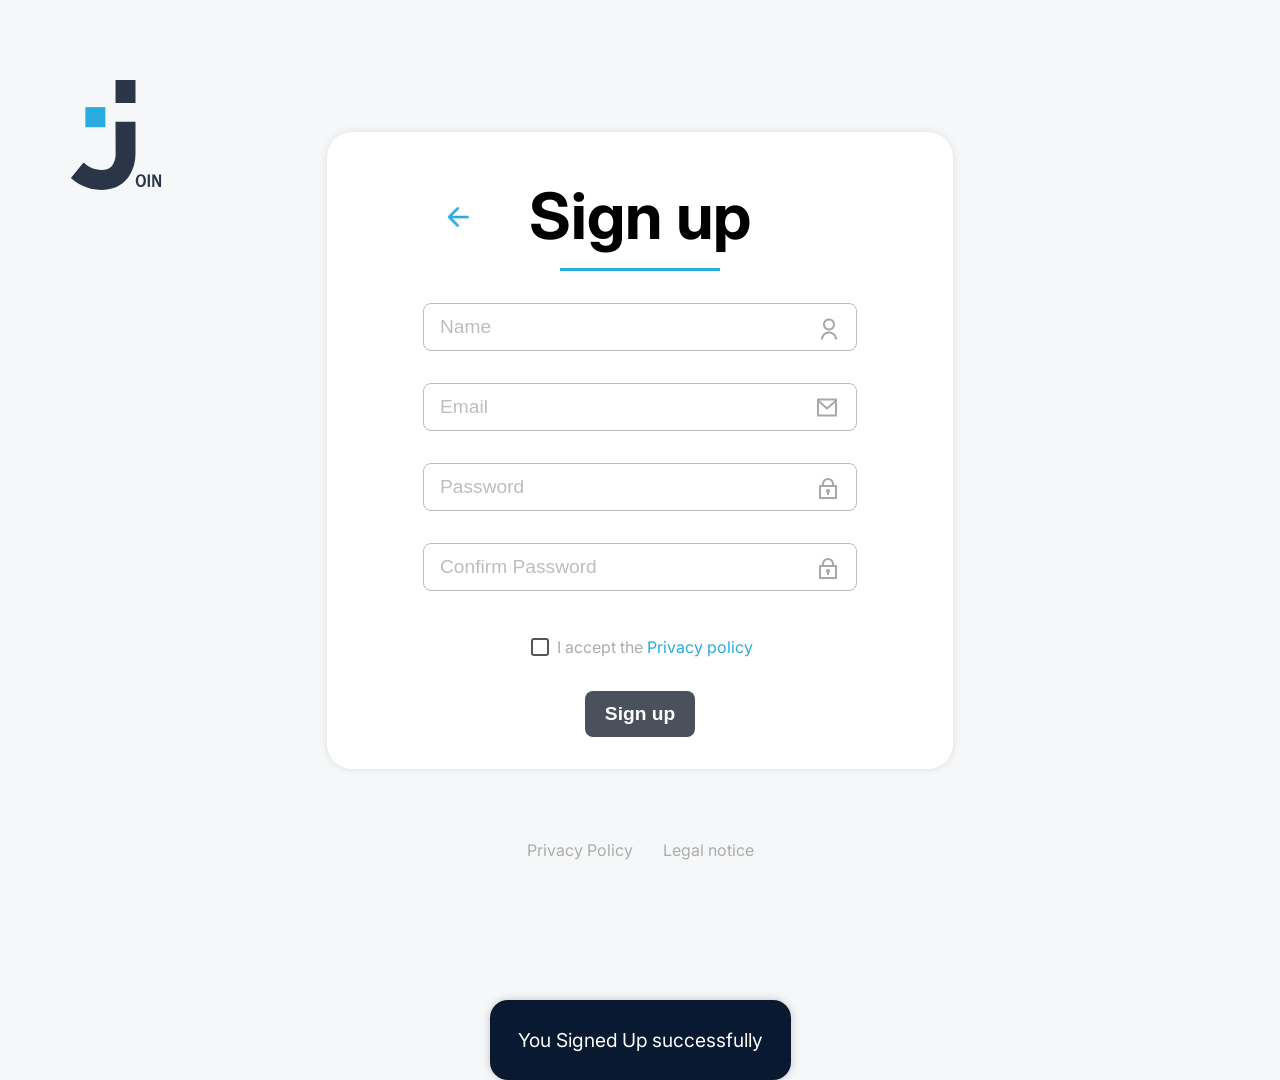
==== register/register.html @ 47d5760b "project files committed" ====
<!DOCTYPE html>
<html lang="en">
  <head>
    <meta charset="UTF-8" />
    <meta name="viewport" content="width=device-width, initial-scale=1.0" />
    <link rel="stylesheet" href="../root.css" />
    <link rel="stylesheet" href="../comp/components.css" />
    <link rel="stylesheet" href="./register.css" />
    <link
      id="favicon-light"
      rel="icon"
      href="../assets/imgs/logo-black.png"
      media="(prefers-color-scheme: light)"
    />
    <link
      id="favicon-dark"
      rel="icon"
      href="../assets/imgs/logo-white-blue.png"
      media="(prefers-color-scheme: dark)"
    />
    <title>Join - Sign up</title>
  </head>
  <body>
    <div id="landscape-overlay"></div>
    <div class="wrapper">
    <div id="sign-up-alert" class="sign-up-alert">
      You Signed Up successfully
    </div>
    <div class="div-join-logo"></div>
    <svg
      id="join-logo"
      viewBox="0 0 102 122"
      fill="none"
      xmlns="http://www.w3.org/2000/svg"
    >
      <path d="M72.655 0H50.4972V25.4923H72.655V0Z" />
      <path
        d="M50.4971 46.2251H72.655V82.1779C72.7562 90.8292 70.2941 99.3153 65.5815 106.557C60.9284 113.594 51.9459 121.966 35.3275 121.966C17.2263 121.966 6.67577 113.406 0.98291 108.715L14.9594 91.4743C20.5159 96.0112 25.8679 99.7435 35.4128 99.7435C42.6396 99.7435 45.5202 96.7988 47.2076 94.2307C49.5015 90.6637 50.6881 86.4923 50.6165 82.2464L50.4971 46.2251Z"
      />
      <path
        id="bright-blue"
        d="M39.1967 30.1318H17.0388V52.3884H39.1967V30.1318Z"
      />
      <path
        d="M84.2622 111.522C84.2622 116.265 81.859 118.815 78.5012 118.815C75.1434 118.815 72.9447 115.785 72.9447 111.762C72.9447 107.739 75.2116 104.554 78.6887 104.554C82.1658 104.554 84.2622 107.687 84.2622 111.522ZM75.5184 111.711C75.5184 114.57 76.6604 116.675 78.6205 116.675C80.5806 116.675 81.6885 114.45 81.6885 111.539C81.6885 108.988 80.6659 106.592 78.6205 106.592C76.5752 106.592 75.5184 108.903 75.5184 111.711Z"
      />
      <path d="M88.6597 104.76V118.593H86.2053V104.76H88.6597Z" />
      <path
        d="M91.3187 118.593V104.76H94.0458L96.9775 110.461C97.7322 111.952 98.4036 113.483 98.9887 115.049C98.8353 113.337 98.7672 111.368 98.7672 109.177V104.76H101.017V118.593H98.4774L95.5117 112.772C94.7265 111.243 94.0266 109.671 93.4152 108.064C93.4152 109.776 93.5345 111.711 93.5345 114.09V118.576L91.3187 118.593Z"
      />
    </svg>
    <form onsubmit="addUser(); return false;" class="form">
      <div class="form-head">
        <div
          class="div-arrow-left"
          onclick="window.location.href='../index.html';"
        >
          <img id="arrow" src="../assets/imgs/arrow-left.png" />
        </div>
        <h1>Sign up</h1>
        <div class="line"></div>
      </div>
      <div class="div-input">
        <input
          class="input-standard"
          type="text"
          id="idName"
          placeholder="Name"
          maxlength="254"
        />
        <img class="input-icon" src="../assets/imgs/input-name.png" />
      </div>
      <div class="div-input">
        <input
          class="input-standard"
          type="text"
          id="idEmail"
          placeholder="Email"
          maxlength="254"
        />
        <img class="input-icon" src="../assets/imgs/input-email.png" />
      </div>
      <div class="div-input">
        <input
          class="input-standard"
          type="password"
          id="idPassword"
          placeholder="Password"
          maxlength="64"
        />
        <img
          id="lock-icon"
          class="input-icon lock-icon"
          src="/assets/imgs/input-password.png"
        />
        <img
          id="input-icon-visibility"
          class="input-icon eye-slash-icon d_none"
          src="/assets/imgs/visibility.png"
        />
        <img
          id="input-icon-visibility-off"
          class="input-icon eye-icon d_none"
          src="/assets/imgs/visibility_off.png"
        />
      </div>
      <div class="div-input">
        <input
          type="password"
          id="idPasswordCon"
          placeholder="Confirm Password"
          class="input-standard"
          maxlength="64"
        />
        <img
          id="lock-icon"
          class="input-icon lock-icon"
          src="/assets/imgs/input-password.png"
        />
        <img
          id="input-icon-visibility"
          class="input-icon eye-slash-icon d_none"
          src="/assets/imgs/visibility.png"
        />
        <img
          id="input-icon-visibility-off"
          class="input-icon eye-icon d_none"
          src="/assets/imgs/visibility_off.png"
        />
      </div>
      <div id="render-alert" class="div-alert"></div>
      <div class="checkbox-privacy">
        <input class="checkbox-standard" id="idPolicy" type="checkbox" />
        <span class="grey">I accept the</span><a href="/privacyPolicy/privacy.html">Privacy policy</a>
      </div>

      <button type="submit" disabled id="button-signup" class="btn-dark">
        Sign up
      </button>
    </form>

    <div class="div-privacy-links">
      <a class="privacy-link grey" href="../privacyPolicy/privacy.html"
        >Privacy Policy</a
      >
      <a class="privacy-link grey" href="../legalNotice/legals.html"
        >Legal notice</a
      >
    </div>
  </div>
  </body>
  <script src="./register.js"></script>
  <script src="/root.js"></script>
  <script>
    const inputs = ['idName', 'idEmail', 'idPassword', 'idPasswordCon'];
  
    function areAllInputsFilled() {
      return inputs.every(id => {
        const value = document.getElementById(id).value.trim();
        return value !== '';
      });
    }
  
    function validatePolicyCheckbox() {
      const checkbox = document.getElementById('idPolicy');
  
      if (areAllInputsFilled() && !checkbox.checked) {
        checkbox.classList.add('invalid');
      } else {
        checkbox.classList.remove('invalid');
      }
    }
  
    // Bei Änderung eines beliebigen Feldes prüfen
    inputs.forEach(id => {
      document.getElementById(id).addEventListener('input', validatePolicyCheckbox);
    });
  
    document.getElementById('idPolicy').addEventListener('change', validatePolicyCheckbox);
  </script>
  
  
</html>
---- root.css ----
body {
  margin: 0;
  padding: 0;
  font-family: "Inter", sans-serif;
  background: #f6f7f8;
  padding-left: 240px;
}

html, body {
  height: 100vh; /* Default for most browsers */
  height: -webkit-fill-available; /* iOS Safari fix */
}

::selection {
  background-color: #2598cac5;
  color: white;
}

/* Responsive Sidebar */

@media (max-width: 670px) {
  body {
    padding-left: 0;
  }
}

@font-face {
  font-family: "Inter";
  src: url("./assets/fonts/Inter-VariableFont_opsz\,wght.ttf");
  font-style: normal;
}

h1 {
  font-family: "Inter", sans-serif;
  font-size: 4rem;
  line-height: 6.5rem;
  margin: 0;
}

h2 {
  font-family: "Inter", sans-serif;
  font-size: 3rem;
  line-height: 4rem;
}

h3 {
  font-family: "Inter", sans-serif;
  font-size: 1.25rem;
  font-weight: 400;
}

h4 {
  font-family: "Inter", sans-serif;
}

h5 {
  font-family: "Inter", sans-serif;
}

h6 {
  font-family: "Inter", sans-serif;
}

a {
  font-family: "Inter", sans-serif;
  color: #29abe2;
  text-decoration: none;
}

a:hover {
  text-decoration: underline;
  color: #0295d4;
}

.nav.sidebar-active-tap {
  background-color: #091931;
}

/* Landscape mode deactivated */

#landscape-overlay {
  position: fixed;
  top: 0;
  left: 0;
  bottom: 0;
  right: 0;
  background: white;
  z-index: 9999;
  display: none;
}

@media (max-height: 430px) {
  #landscape-overlay {
    display: block;
  }
}
---- comp/components.css ----
:root {
  --blue: #2a3647;
  --dark-blue: #091931;
  --dark-blue-disabled: #4a515c;
  --light-blue: #29abe2;
  --superblue: #0038ff;
  --turquoise: #1fd7c1;
  --transition: 125ms;
}

.btn-dark {
  background-color: var(--dark-blue);
  color: white;
  padding: 12px 20px;
  border: none;
  border-radius: 8px;
  cursor: pointer;
  font-weight: bold;
  transition: var(--transition);
  font-size: 1.2rem;
}

.btn-dark:hover {
  background-color: var(--light-blue);
  box-shadow: 0 0 5px var(--light-blue);
}

.btn-dark:disabled {
  background-color: var(--dark-blue-disabled);
  box-shadow: 0 0 5px rgba(255, 255, 255, 0);
  cursor: not-allowed;
}

.btn-bright {
  background-color: white;
  color: var(--dark-blue);
  border: 1px solid var(--dark-blue);
  border-radius: 8px;
  font-weight: bold;
  cursor: pointer;
  padding: 12px 20px;
  transition: var(--transition);
  font-size: 1.2rem;
}

.btn-bright:hover {
  color: var(--light-blue);
  border-color: var(--light-blue);
  box-shadow: 0 0 5px var(--light-blue);
}

.btn-bright:disabled {
  color: var(--dark-blue-disabled);
  border-color: rgba(255, 255, 255, 0);
  box-shadow: 0 0 5px rgba(255, 255, 255, 0);
  cursor: not-allowed;
}

.input-standard {
  width: 400px;
  border-radius: 8px;
  border: 1px solid #bdbdbd;
  padding: 12px 16px;
  transition: var(--transition);
  font-size: 1.2rem;
}

.input-standard:focus {
  border-color: var(--light-blue);
  outline: none;
  box-shadow: 0 0 5px var(--light-blue);
}

.input-standard::placeholder {
  color: #bdbdbd;
}

.checkbox-standard {
  appearance: none;
  width: 18px !important;
  height: 18px !important;
  background-color: white;
  border: 2px solid #555;
  border-radius: 3px;
  transition: background-color 0.2s ease;
}

.checkbox-standard:checked::after {
  content: "✔";
  color: #555;
  font-size: 22px;
  display: block;
  text-align: center;
  margin-top: -12px;
}
---- register/register.css ----
body {
  background: #f6f7f8;
  margin: 0;
  padding: 0;
  min-height: 100vh;
  display: flex;
  justify-content: center;
}

.wrapper {
  position: relative;
  padding: 0;
  display: flex;
  flex-direction: column;
  align-items: center;
  justify-content: center;
  min-height: 100vh;
  width: 100%;
}

#join-logo {
  position: absolute;
  top: 80px;
  left: 70px;
  height: 110px;
}

.div-join-logo {
  position: absolute;
  top: 0;
  left: 0;
  height: 100%;
  width: 100%;
  z-index: 10;
  background: #f6f7f8;
  pointer-events: none;
  animation: fade-out 1s forwards;
}

#join-logo {
  animation: join-animation 1s forwards;
  position: absolute;
  top: 50%;
  left: 50%;
  transform: translate(-50%, -50%);
  height: 330px;
  z-index: 10;
}

#join-logo path {
  fill: #2a3647;
}

#bright-blue {
  fill: #29abe2 !important;
}

@keyframes join-animation {
  0% {
    height: 300px;
    top: 50%;
    left: 50%;
    transform: translate(-50%, -50%);
  }
  100% {
    top: 80px;
    left: 70px;
    height: 110px;
    transform: translate(-0%, -0%);
  }
}

@keyframes fade-out {
  0% {
    background: #f6f7f8;
  }

  35% {
    background: #f6f7f8;
  }
  100% {
    background: #f6f7f800;
  }
}

.form {
  display: flex;
  flex-direction: column;
  align-items: center;
  gap: 32px;
  padding: 2rem 6rem;
  background: white;
  border-radius: 25px;
  -webkit-box-shadow: 0px 0px 10px -2px #2b2b2b2f;
  box-shadow: 0px 0px 10px -2px #2b2b2b2f;
}

.form-head {
  width: 100%;
  display: flex;
  align-items: center;
  justify-content: center;
  flex-direction: column;
  position: relative;
}

.div-arrow-left {
  position: absolute;
  display: flex;
  align-items: center;
  justify-content: center;
  left: 20px;
  padding: 5px;
  height: 20px;
  width: 20px;

  #arrow {
    height: 100%;
  }

  &:hover {
    background: rgba(0, 0, 0, 0.13);
    border-radius: 50%;
  }

  &:hover #arrow {
    height: 110%;
  }
}

.line {
  height: 3px;
  width: 160px;
  background: #29abe2;
}

.div-input {
  position: relative;
}

.input-icon {
  position: absolute;
  top: 15px;
  right: 20px;
}

.div-alert {
  width: 420px;
  display: flex;
  align-items: center;
  font-size: 0.75rem;
  color: rgb(238, 63, 63);
  margin-top: -20px;
  font-weight: bold;
}

.checkbox-privacy {
  display: flex;
  gap: 0.3rem;
  align-items: center;
}

.input {
  width: 100%;
}

.grey {
  color: rgb(172, 172, 172);
}

.div-privacy-links {
  position: absolute;
  bottom: 0;
  left: 0;
  right: 0;
  height: 100px;
  display: flex;
  justify-content: center;
  align-items: center;
  gap: 30px;
}

.privacy-link:hover {
  color: #29abe2;
  font-weight: bold;
  text-decoration: none;
}

/* Sign up animation */

.sign-up-alert {
  background: #091931;
  color: white;
  display: flex;
  align-items: center;
  justify-content: center;
  font-size: 1.2rem;
  border-radius: 18px;
  position: absolute;
  z-index: 10;
  -webkit-box-shadow: 0px 0px 8px 0px rgba(0, 0, 0, 0.21);
  box-shadow: 0px 0px 8px 0px rgba(0, 0, 0, 0.21);
  padding: 28px;
  bottom: -20%;
}

.anim-sign-up {
  animation: sign-up-succ 0.5s ease-out forwards;
}

@keyframes sign-up-succ {
  0% {
    bottom: -20%;
  }
  100% {
    bottom: 50%;
  }
}

/* Responsive */

.mobile {
  display: none;
}

@media (max-width: 1010px) {
  #join-logo {
    display: none;
  }
}

@media (max-width: 670px) {
  .form {
    padding: 2rem 0;
  }

  .navigate-signup {
    display: none;
  }

  .navigate-signup-mobile {
    display: flex;
  }

  .div-join-logo {
    animation: fade-out 1s forwards;
  }

  .form input {
    width: 280px;
  }

  .form-head h1 {
    font-size: 3.7rem;
  }

  .div-alert {
    width: 350px;
  }

  .mobile {
    display: block;
  }

  .btn-dark {
    padding: 12px 50px;
  }

  #join-logo {
    display: block;
  }

  #join-logo path {
    fill: #ffffff;
    animation: fade-color 1s forwards;
  }

  @keyframes join-animation {
    0% {
      height: 150px;
      top: 50%;
      left: 50%;
      transform: translate(-50%, -50%);
    }
    100% {
      top: 30px;
      left: 30px;
      height: 80px;
      transform: translate(-0%, -0%);
    }
  }
  @keyframes fade-out {
    0% {
      background: #2a3647;
    }

    35% {
      background: #2a3647;
    }
    100% {
      background: #2a364700;
    }
  }

  @keyframes fade-color {
    0% {
      fill: #ffffff;
    }

    30% {
      fill: #ffffff;
    }
    100% {
      fill: #2a3647;
    }
  }
}

.d_none {
  display: none;
}

.eye-slash-icon,
.eye-icon {
  margin-top: -3px;
  margin-right: -2px;
  cursor: pointer;
}

@media (min-width: 320px) and (max-width: 400px) {
  .form,
  .div-input,
  .div-input input {
    width: 90%;
  }

  .input-icon {
    right: 10px;
  }

  .div-arrow-left {
    left: 10px;
  }

  #arrow {
    padding-right: 10px;
  }

  .form {
    height: 58vh;
    gap: 16px;
    padding-top: 1rem;
  }

  h1 {
    line-height: 2rem;
    font-size: 2.8rem !important;
  }

  .div-input input {
    height: 20px;
  }

  .checkbox-privacy {
    padding: 16px 0 8px 0;
  }
}

@media(min-width: 2000px) {
  .wrapper {
    width: 80%;
  }
}

#idEmail.invalid {
  color: red;
}

#idEmail.valid {
  color: green;
}

#idPolicy.invalid {
  border: 2px solid red;
}
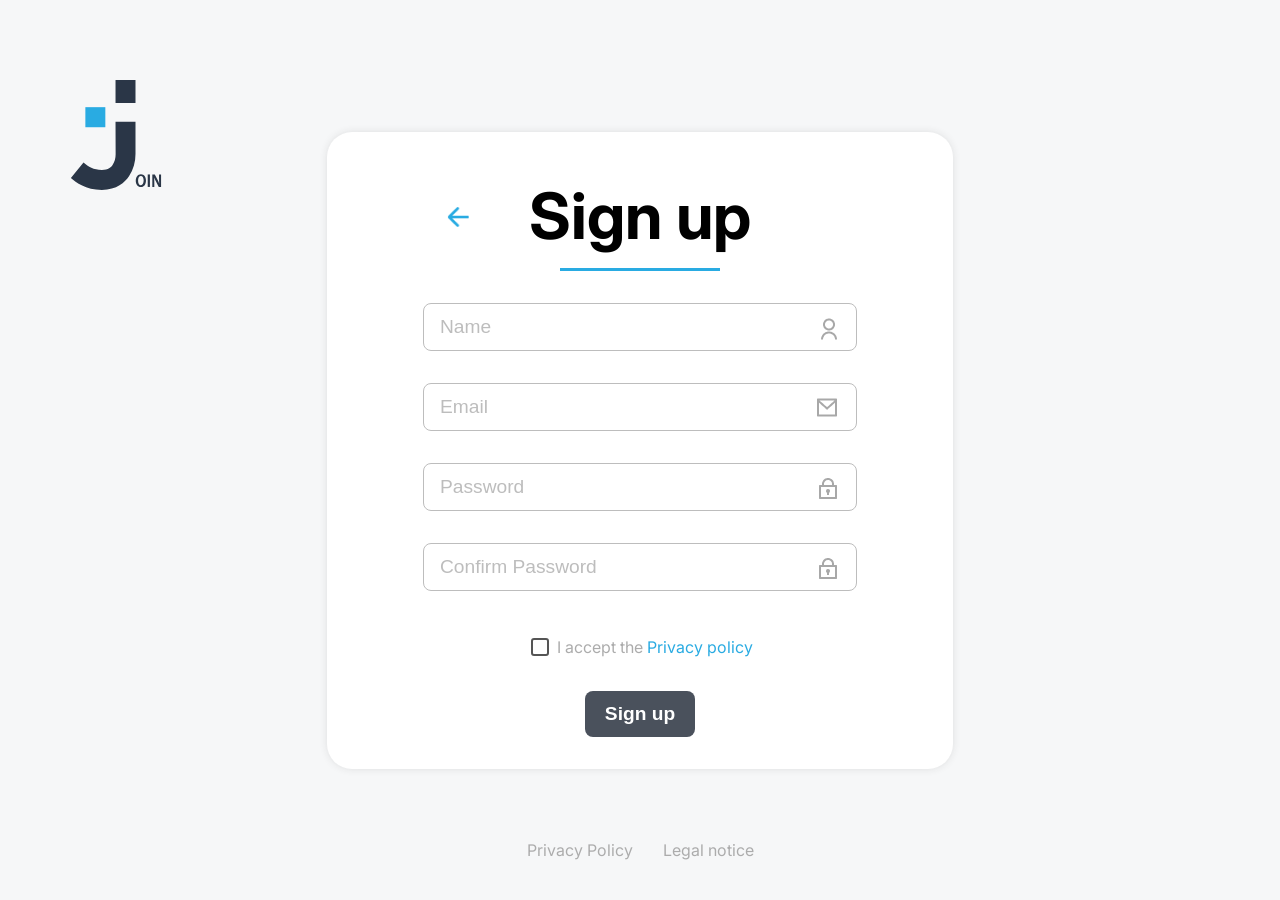
==== commit 22b63d80: "Bugfix Register" ====
--- a/register/register.html
+++ b/register/register.html
@@ -1,132 +1,63 @@
 <!DOCTYPE html>
 <html lang="en">
-  <head>
-    <meta charset="UTF-8" />
-    <meta name="viewport" content="width=device-width, initial-scale=1.0" />
-    <link rel="stylesheet" href="../root.css" />
-    <link rel="stylesheet" href="../comp/components.css" />
-    <link rel="stylesheet" href="./register.css" />
-    <link
-      id="favicon-light"
-      rel="icon"
-      href="../assets/imgs/logo-black.png"
-      media="(prefers-color-scheme: light)"
-    />
-    <link
-      id="favicon-dark"
-      rel="icon"
-      href="../assets/imgs/logo-white-blue.png"
-      media="(prefers-color-scheme: dark)"
-    />
-    <title>Join - Sign up</title>
-  </head>
-  <body>
-    <div id="landscape-overlay"></div>
-    <div class="wrapper">
-    <div id="sign-up-alert" class="sign-up-alert">
+
+<head>
+  <meta charset="UTF-8" />
+  <meta name="viewport" content="width=device-width, initial-scale=1.0" />
+  <link rel="stylesheet" href="../root.css" />
+  <link rel="stylesheet" href="../comp/components.css" />
+  <link rel="stylesheet" href="./register.css" />
+  <link id="favicon-light" rel="icon" href="../assets/imgs/logo-black.png" media="(prefers-color-scheme: light)" />
+  <link id="favicon-dark" rel="icon" href="../assets/imgs/logo-white-blue.png" media="(prefers-color-scheme: dark)" />
+  <title>Join - Sign up</title>
+</head>
+
+<body>
+  <div id="landscape-overlay"></div>
+  <div class="wrapper">
+    <div id="sign-up-alert" class="sign-up-alert d_none">
       You Signed Up successfully
     </div>
     <div class="div-join-logo"></div>
-    <svg
-      id="join-logo"
-      viewBox="0 0 102 122"
-      fill="none"
-      xmlns="http://www.w3.org/2000/svg"
-    >
+    <svg id="join-logo" viewBox="0 0 102 122" fill="none" xmlns="http://www.w3.org/2000/svg">
       <path d="M72.655 0H50.4972V25.4923H72.655V0Z" />
       <path
-        d="M50.4971 46.2251H72.655V82.1779C72.7562 90.8292 70.2941 99.3153 65.5815 106.557C60.9284 113.594 51.9459 121.966 35.3275 121.966C17.2263 121.966 6.67577 113.406 0.98291 108.715L14.9594 91.4743C20.5159 96.0112 25.8679 99.7435 35.4128 99.7435C42.6396 99.7435 45.5202 96.7988 47.2076 94.2307C49.5015 90.6637 50.6881 86.4923 50.6165 82.2464L50.4971 46.2251Z"
-      />
+        d="M50.4971 46.2251H72.655V82.1779C72.7562 90.8292 70.2941 99.3153 65.5815 106.557C60.9284 113.594 51.9459 121.966 35.3275 121.966C17.2263 121.966 6.67577 113.406 0.98291 108.715L14.9594 91.4743C20.5159 96.0112 25.8679 99.7435 35.4128 99.7435C42.6396 99.7435 45.5202 96.7988 47.2076 94.2307C49.5015 90.6637 50.6881 86.4923 50.6165 82.2464L50.4971 46.2251Z" />
+      <path id="bright-blue" d="M39.1967 30.1318H17.0388V52.3884H39.1967V30.1318Z" />
       <path
-        id="bright-blue"
-        d="M39.1967 30.1318H17.0388V52.3884H39.1967V30.1318Z"
-      />
-      <path
-        d="M84.2622 111.522C84.2622 116.265 81.859 118.815 78.5012 118.815C75.1434 118.815 72.9447 115.785 72.9447 111.762C72.9447 107.739 75.2116 104.554 78.6887 104.554C82.1658 104.554 84.2622 107.687 84.2622 111.522ZM75.5184 111.711C75.5184 114.57 76.6604 116.675 78.6205 116.675C80.5806 116.675 81.6885 114.45 81.6885 111.539C81.6885 108.988 80.6659 106.592 78.6205 106.592C76.5752 106.592 75.5184 108.903 75.5184 111.711Z"
-      />
+        d="M84.2622 111.522C84.2622 116.265 81.859 118.815 78.5012 118.815C75.1434 118.815 72.9447 115.785 72.9447 111.762C72.9447 107.739 75.2116 104.554 78.6887 104.554C82.1658 104.554 84.2622 107.687 84.2622 111.522ZM75.5184 111.711C75.5184 114.57 76.6604 116.675 78.6205 116.675C80.5806 116.675 81.6885 114.45 81.6885 111.539C81.6885 108.988 80.6659 106.592 78.6205 106.592C76.5752 106.592 75.5184 108.903 75.5184 111.711Z" />
       <path d="M88.6597 104.76V118.593H86.2053V104.76H88.6597Z" />
       <path
-        d="M91.3187 118.593V104.76H94.0458L96.9775 110.461C97.7322 111.952 98.4036 113.483 98.9887 115.049C98.8353 113.337 98.7672 111.368 98.7672 109.177V104.76H101.017V118.593H98.4774L95.5117 112.772C94.7265 111.243 94.0266 109.671 93.4152 108.064C93.4152 109.776 93.5345 111.711 93.5345 114.09V118.576L91.3187 118.593Z"
-      />
+        d="M91.3187 118.593V104.76H94.0458L96.9775 110.461C97.7322 111.952 98.4036 113.483 98.9887 115.049C98.8353 113.337 98.7672 111.368 98.7672 109.177V104.76H101.017V118.593H98.4774L95.5117 112.772C94.7265 111.243 94.0266 109.671 93.4152 108.064C93.4152 109.776 93.5345 111.711 93.5345 114.09V118.576L91.3187 118.593Z" />
     </svg>
     <form onsubmit="addUser(); return false;" class="form">
       <div class="form-head">
-        <div
-          class="div-arrow-left"
-          onclick="window.location.href='../index.html';"
-        >
+        <div class="div-arrow-left" onclick="window.location.href='../index.html';">
           <img id="arrow" src="../assets/imgs/arrow-left.png" />
         </div>
         <h1>Sign up</h1>
         <div class="line"></div>
       </div>
       <div class="div-input">
-        <input
-          class="input-standard"
-          type="text"
-          id="idName"
-          placeholder="Name"
-          maxlength="254"
-        />
+        <input class="input-standard" type="text" id="idName" placeholder="Name" maxlength="254" />
         <img class="input-icon" src="../assets/imgs/input-name.png" />
       </div>
       <div class="div-input">
-        <input
-          class="input-standard"
-          type="text"
-          id="idEmail"
-          placeholder="Email"
-          maxlength="254"
-        />
+        <input class="input-standard" type="text" id="idEmail" placeholder="Email" maxlength="254" />
         <img class="input-icon" src="../assets/imgs/input-email.png" />
       </div>
       <div class="div-input">
-        <input
-          class="input-standard"
-          type="password"
-          id="idPassword"
-          placeholder="Password"
-          maxlength="64"
-        />
-        <img
-          id="lock-icon"
-          class="input-icon lock-icon"
-          src="/assets/imgs/input-password.png"
-        />
-        <img
-          id="input-icon-visibility"
-          class="input-icon eye-slash-icon d_none"
-          src="/assets/imgs/visibility.png"
-        />
-        <img
-          id="input-icon-visibility-off"
-          class="input-icon eye-icon d_none"
-          src="/assets/imgs/visibility_off.png"
-        />
+        <input class="input-standard" type="password" id="idPassword" placeholder="Password" maxlength="64" />
+        <img id="lock-icon" class="input-icon lock-icon" src="/assets/imgs/input-password.png" />
+        <img id="input-icon-visibility" class="input-icon eye-slash-icon d_none" src="/assets/imgs/visibility.png" />
+        <img id="input-icon-visibility-off" class="input-icon eye-icon d_none" src="/assets/imgs/visibility_off.png" />
       </div>
       <div class="div-input">
-        <input
-          type="password"
-          id="idPasswordCon"
-          placeholder="Confirm Password"
-          class="input-standard"
-          maxlength="64"
-        />
-        <img
-          id="lock-icon"
-          class="input-icon lock-icon"
-          src="/assets/imgs/input-password.png"
-        />
-        <img
-          id="input-icon-visibility"
-          class="input-icon eye-slash-icon d_none"
-          src="/assets/imgs/visibility.png"
-        />
-        <img
-          id="input-icon-visibility-off"
-          class="input-icon eye-icon d_none"
-          src="/assets/imgs/visibility_off.png"
-        />
+        <input type="password" id="idPasswordCon" placeholder="Confirm Password" class="input-standard"
+          maxlength="64" />
+        <img id="lock-icon" class="input-icon lock-icon" src="/assets/imgs/input-password.png" />
+        <img id="input-icon-visibility" class="input-icon eye-slash-icon d_none" src="/assets/imgs/visibility.png" />
+        <img id="input-icon-visibility-off" class="input-icon eye-icon d_none" src="/assets/imgs/visibility_off.png" />
       </div>
       <div id="render-alert" class="div-alert"></div>
       <div class="checkbox-privacy">
@@ -140,44 +71,40 @@
     </form>
 
     <div class="div-privacy-links">
-      <a class="privacy-link grey" href="../privacyPolicy/privacy.html"
-        >Privacy Policy</a
-      >
-      <a class="privacy-link grey" href="../legalNotice/legals.html"
-        >Legal notice</a
-      >
+      <a class="privacy-link grey" href="../privacyPolicy/privacy.html">Privacy Policy</a>
+      <a class="privacy-link grey" href="../legalNotice/legals.html">Legal notice</a>
     </div>
   </div>
-  </body>
-  <script src="./register.js"></script>
-  <script src="/root.js"></script>
-  <script>
-    const inputs = ['idName', 'idEmail', 'idPassword', 'idPasswordCon'];
-  
-    function areAllInputsFilled() {
-      return inputs.every(id => {
-        const value = document.getElementById(id).value.trim();
-        return value !== '';
-      });
+</body>
+<script src="./register.js"></script>
+<script src="/root.js"></script>
+<script>
+  const inputs = ['idName', 'idEmail', 'idPassword', 'idPasswordCon'];
+
+  function areAllInputsFilled() {
+    return inputs.every(id => {
+      const value = document.getElementById(id).value.trim();
+      return value !== '';
+    });
+  }
+
+  function validatePolicyCheckbox() {
+    const checkbox = document.getElementById('idPolicy');
+
+    if (areAllInputsFilled() && !checkbox.checked) {
+      checkbox.classList.add('invalid');
+    } else {
+      checkbox.classList.remove('invalid');
     }
-  
-    function validatePolicyCheckbox() {
-      const checkbox = document.getElementById('idPolicy');
-  
-      if (areAllInputsFilled() && !checkbox.checked) {
-        checkbox.classList.add('invalid');
-      } else {
-        checkbox.classList.remove('invalid');
-      }
-    }
-  
-    // Bei Änderung eines beliebigen Feldes prüfen
-    inputs.forEach(id => {
-      document.getElementById(id).addEventListener('input', validatePolicyCheckbox);
-    });
-  
-    document.getElementById('idPolicy').addEventListener('change', validatePolicyCheckbox);
-  </script>
-  
-  
-</html>
+  }
+
+  // Bei Änderung eines beliebigen Feldes prüfen
+  inputs.forEach(id => {
+    document.getElementById(id).addEventListener('input', validatePolicyCheckbox);
+  });
+
+  document.getElementById('idPolicy').addEventListener('change', validatePolicyCheckbox);
+</script>
+
+
+</html>
--- a/register/register.css
+++ b/register/register.css
@@ -62,6 +62,7 @@
     left: 50%;
     transform: translate(-50%, -50%);
   }
+
   100% {
     top: 80px;
     left: 70px;
@@ -78,6 +79,7 @@
   35% {
     background: #f6f7f8;
   }
+
   100% {
     background: #f6f7f800;
   }
@@ -212,6 +214,7 @@
   0% {
     bottom: -20%;
   }
+
   100% {
     bottom: 50%;
   }
@@ -282,6 +285,7 @@
       left: 50%;
       transform: translate(-50%, -50%);
     }
+
     100% {
       top: 30px;
       left: 30px;
@@ -289,6 +293,7 @@
       transform: translate(-0%, -0%);
     }
   }
+
   @keyframes fade-out {
     0% {
       background: #2a3647;
@@ -297,6 +302,7 @@
     35% {
       background: #2a3647;
     }
+
     100% {
       background: #2a364700;
     }
@@ -310,6 +316,7 @@
     30% {
       fill: #ffffff;
     }
+
     100% {
       fill: #2a3647;
     }
@@ -328,6 +335,7 @@
 }
 
 @media (min-width: 320px) and (max-width: 400px) {
+
   .form,
   .div-input,
   .div-input input {
@@ -382,4 +390,8 @@
 
 #idPolicy.invalid {
   border: 2px solid red;
+}
+
+.d_none {
+  display: none !important;
 }
